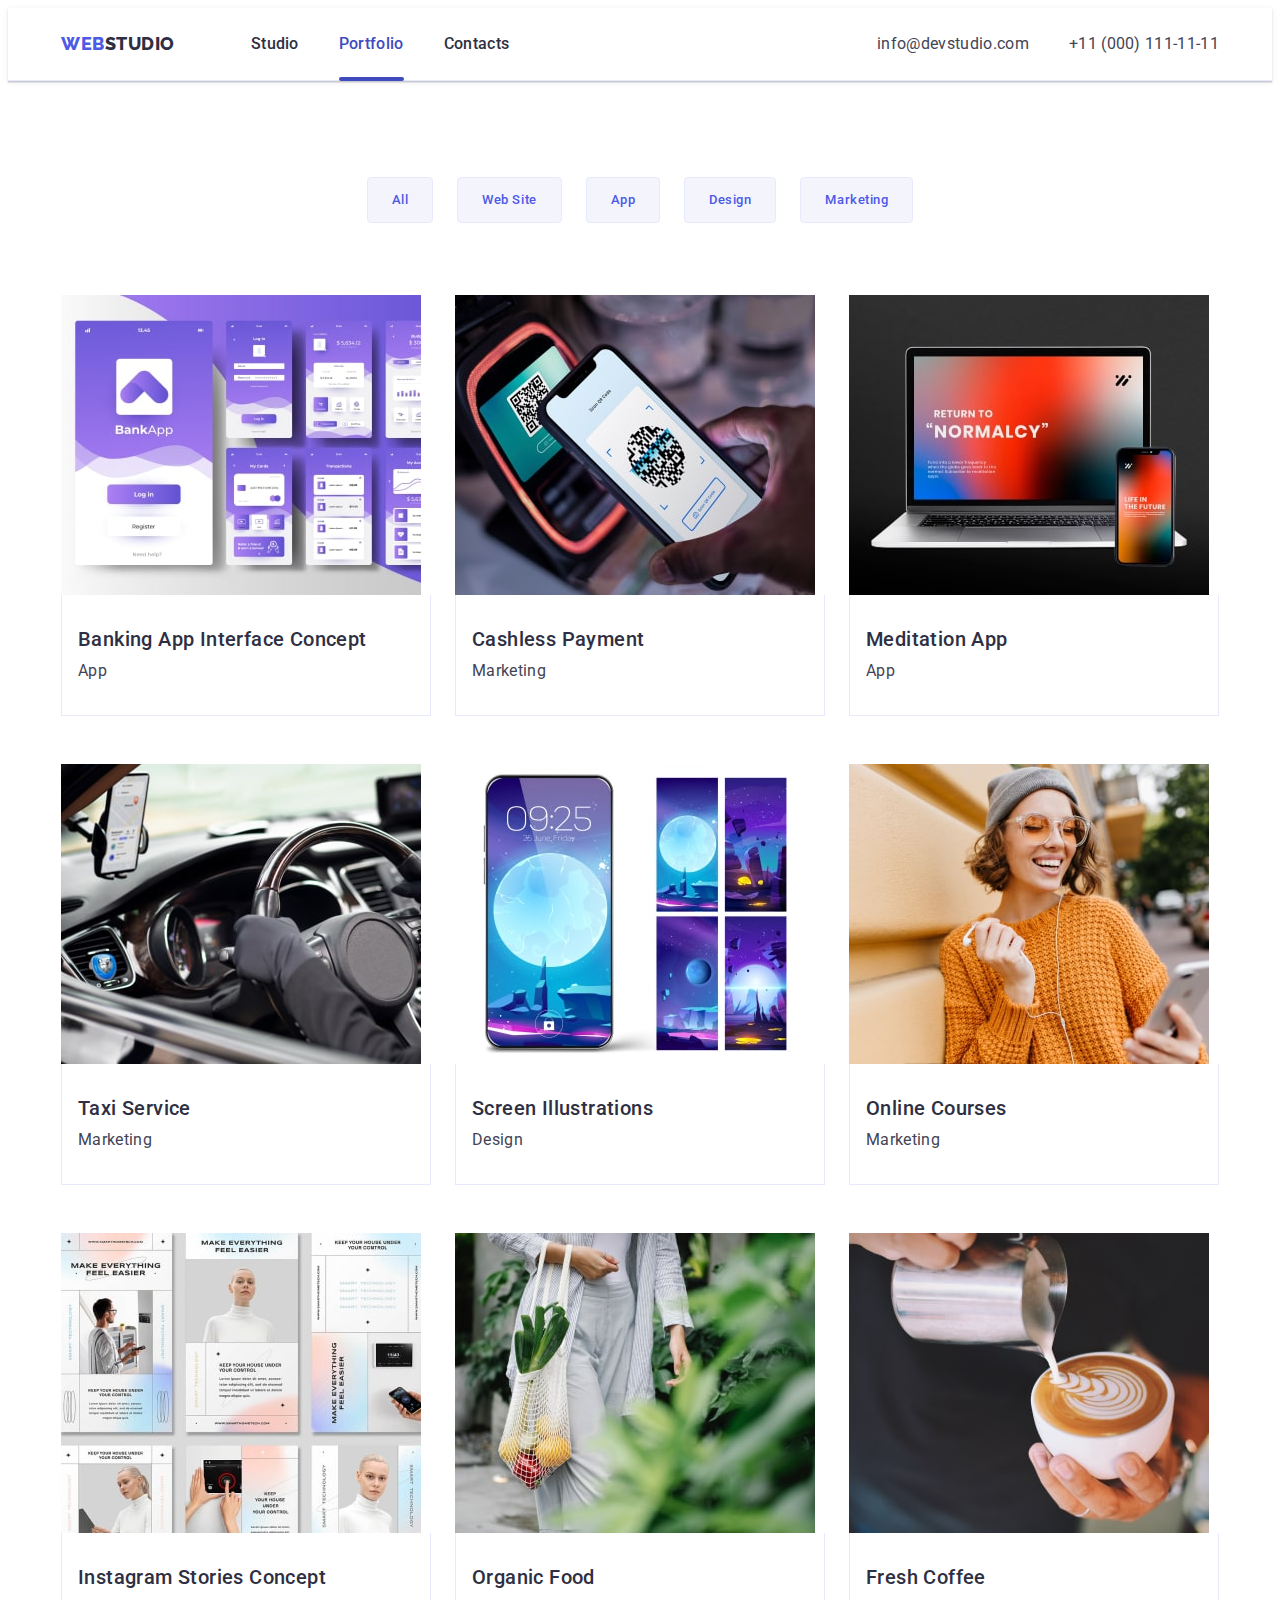
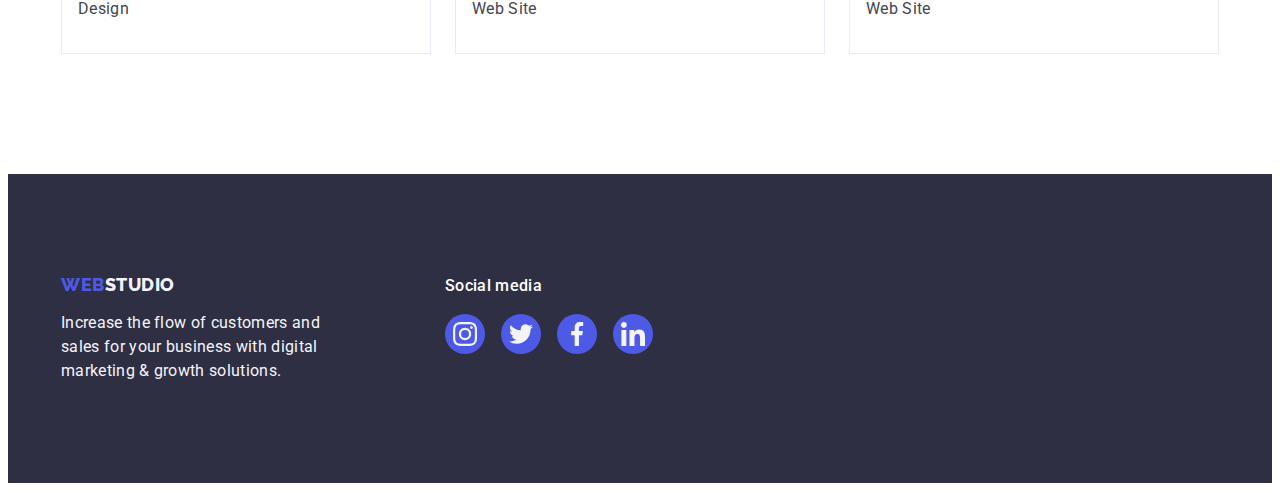
==== portfolio.html @ 5a225d8b "hw 5" ====
<!DOCTYPE html>
<html lang="en">
  <head>
    <meta charset="UTF-8" />
    <meta name="viewport" content="width=device-width, initial-scale=1.0" />
    <title>Portfolio</title>
    <link
      rel="stylesheet"
      href="https://cdnjs.cloudflare.com/ajax/libs/modern-normalize/2.0.0/modern-normalize.min.css"
      integrity="sha512-4xo8blKMVCiXpTaLzQSLSw3KFOVPWhm/TRtuPVc4WG6kUgjH6J03IBuG7JZPkcWMxJ5huwaBpOpnwYElP/m6wg=="
      crossorigin="anonymous"
      referrerpolicy="no-referrer"
    />
    <link rel="preconnect" href="https://fonts.googleapis.com" />
    <link rel="preconnect" href="https://fonts.gstatic.com" crossorigin />
    <link
      href="https://fonts.googleapis.com/css2?family=Raleway:wght@800&family=Roboto:wght@400;500;700&display=swap"
      rel="stylesheet"
    />
    <link rel="stylesheet" href="./css/styles.css" />
  </head>
  <body>
    <header class="header">
      <div class="container header-container">
        <nav class="header-navigation">
          <a class="header-logo link" href="./index.html"
            >Web<span class="span-logo">Studio</span></a
          >
          <ul class="header-list list">
            <li class="header-item">
              <a class="header-link link" href="./index.html">Studio</a>
            </li>
            <li class="header-item">
              <a class="header-link link current" href="./portfolio.html"
                >Portfolio</a
              >
            </li>
            <li class="header-item">
              <a class="header-link link" href="">Contacts</a>
            </li>
          </ul>
        </nav>
        <address class="header-address">
          <ul class="header-address-list list">
            <li class="header-address-item">
              <a
                class="header-address-link link"
                href="mailto:info@devstudio.com"
                >info@devstudio.com</a
              >
            </li>
            <li class="header-address-item">
              <a class="header-address-link link" href="tel:+110001111111"
                >+11 (000) 111-11-11</a
              >
            </li>
          </ul>
        </address>
      </div>
    </header>
    <main>
      <section class="potfolio">
        <div class="container">
          <h1 class="portfolio-title visually-hidden">Portfolio</h1>
          <ul class="potfolio-list list">
            <li class="potfolio-item">
              <button class="portfolio-btn" type="button">All</button>
            </li>
            <li class="potfolio-item">
              <button class="portfolio-btn" type="button">Web Site</button>
            </li>
            <li class="potfolio-item">
              <button class="portfolio-btn" type="button">App</button>
            </li>
            <li class="potfolio-item">
              <button class="portfolio-btn" type="button">Design</button>
            </li>
            <li class="potfolio-item">
              <button class="portfolio-btn" type="button">Marketing</button>
            </li>
          </ul>
          <ul class="works-list list">
            <li class="works-item">
              <a class="works-link link" href="#"
                ><div class="works-img-container">
                  <img
                    class="works-img"
                    src="./images/banking.jpg"
                    alt="banking app"
                    width="360"
                    height="300"
                  />
                  <p class="works-cover-text">
                    14 Stylish and User-Friendly App Design Concepts · Task
                    Manager App · Calorie Tracker App · Exotic Fruit Ecommerce
                    App · Cloud Storage App
                  </p>
                </div>
                <div class="works-item-container">
                  <h2 class="works-title">Banking App Interface Concept</h2>
                  <p class="works-text">App</p>
                </div>
              </a>
            </li>
            <li class="works-item">
              <a class="works-link link" href="#"
                ><div class="works-img-container">
                  <img
                    class="works-img"
                    src="./images/cashless.jpg"
                    alt="cashless payment"
                    width="360"
                    height="300"
                  />
                  <p class="works-cover-text">
                    14 Stylish and User-Friendly App Design Concepts · Task
                    Manager App · Calorie Tracker App · Exotic Fruit Ecommerce
                    App · Cloud Storage App
                  </p>
                </div>
                <div class="works-item-container">
                  <h2 class="works-title">Cashless Payment</h2>
                  <p class="works-text">Marketing</p>
                </div>
              </a>
            </li>
            <li class="works-item">
              <a class="works-link link" href="#"
                ><div class="works-img-container">
                  <img
                    class="works-img"
                    src="./images/meditation.jpg"
                    alt="meditation app"
                    width="360"
                    height="300"
                  />
                  <p class="works-cover-text">
                    14 Stylish and User-Friendly App Design Concepts · Task
                    Manager App · Calorie Tracker App · Exotic Fruit Ecommerce
                    App · Cloud Storage App
                  </p>
                </div>
                <div class="works-item-container">
                  <h2 class="works-title">Meditation App</h2>
                  <p class="works-text">App</p>
                </div>
              </a>
            </li>
            <li class="works-item">
              <a class="works-link link" href="#"
                ><div class="works-img-container">
                  <img
                    class="works-img"
                    src="./images/taxi.jpg"
                    alt="taxi service"
                    width="360"
                    height="300"
                  />
                  <p class="works-cover-text">
                    14 Stylish and User-Friendly App Design Concepts · Task
                    Manager App · Calorie Tracker App · Exotic Fruit Ecommerce
                    App · Cloud Storage App
                  </p>
                </div>
                <div class="works-item-container">
                  <h2 class="works-title">Taxi Service</h2>
                  <p class="works-text">Marketing</p>
                </div>
              </a>
            </li>
            <li class="works-item">
              <a class="works-link link" href="#"
                ><div class="works-img-container">
                  <img
                    class="works-img"
                    src="./images/screen.jpg"
                    alt="screen illustrations"
                    width="360"
                    height="300"
                  />
                  <p class="works-cover-text">
                    14 Stylish and User-Friendly App Design Concepts · Task
                    Manager App · Calorie Tracker App · Exotic Fruit Ecommerce
                    App · Cloud Storage App
                  </p>
                </div>
                <div class="works-item-container">
                  <h2 class="works-title">Screen Illustrations</h2>
                  <p class="works-text">Design</p>
                </div>
              </a>
            </li>
            <li class="works-item">
              <a class="works-link link" href="#"
                ><div class="works-img-container">
                  <img
                    class="works-img"
                    src="./images/courses.jpg"
                    alt="online courses"
                    width="360"
                    height="300"
                  />
                  <p class="works-cover-text">
                    14 Stylish and User-Friendly App Design Concepts · Task
                    Manager App · Calorie Tracker App · Exotic Fruit Ecommerce
                    App · Cloud Storage App
                  </p>
                </div>
                <div class="works-item-container">
                  <h2 class="works-title">Online Courses</h2>
                  <p class="works-text">Marketing</p>
                </div>
              </a>
            </li>
            <li class="works-item">
              <a class="works-link link" href="#"
                ><div class="works-img-container">
                  <img
                    class="works-img"
                    src="./images/stories.jpg"
                    alt="instagram stories"
                    width="360"
                    height="300"
                  />
                  <p class="works-cover-text">
                    14 Stylish and User-Friendly App Design Concepts · Task
                    Manager App · Calorie Tracker App · Exotic Fruit Ecommerce
                    App · Cloud Storage App
                  </p>
                </div>
                <div class="works-item-container">
                  <h2 class="works-title">Instagram Stories Concept</h2>
                  <p class="works-text">Design</p>
                </div>
              </a>
            </li>
            <li class="works-item">
              <a class="works-link link" href="#"
                ><div class="works-img-container">
                  <img
                    class="works-img"
                    src="./images/food.jpg"
                    alt="organic food"
                    width="360"
                    height="300"
                  />
                  <p class="works-cover-text">
                    14 Stylish and User-Friendly App Design Concepts · Task
                    Manager App · Calorie Tracker App · Exotic Fruit Ecommerce
                    App · Cloud Storage App
                  </p>
                </div>
                <div class="works-item-container">
                  <h2 class="works-title">Organic Food</h2>
                  <p class="works-text">Web Site</p>
                </div>
              </a>
            </li>
            <li class="works-item">
              <a class="works-link link" href="#"
                ><div class="works-img-container">
                  <img
                    class="works-img"
                    src="./images/coffee.jpg"
                    alt="fresh coffee"
                    width="360"
                    height="300"
                  />
                  <p class="works-cover-text">
                    14 Stylish and User-Friendly App Design Concepts · Task
                    Manager App · Calorie Tracker App · Exotic Fruit Ecommerce
                    App · Cloud Storage App
                  </p>
                </div>
                <div class="works-item-container">
                  <h2 class="works-title">Fresh Coffee</h2>
                  <p class="works-text">Web Site</p>
                </div>
              </a>
            </li>
          </ul>
        </div>
      </section>
    </main>
    <footer class="footer">
      <div class="container footer-container">
        <div class="footer-logo-container">
          <a class="footer-logo link" href="./index.html"
            >Web<span class="footer-span-logo">Studio</span></a
          >
          <p class="footer-text">
            Increase the flow of customers and sales for your business with
            digital marketing & growth solutions.
          </p>
        </div>
        <div class="footer-socials">
          <p class="footer-socials-title">Social media</p>
          <ul class="footer-socials-list list">
            <li class="footer-socials-item">
              <a href="" class="footer-socials-link">
                <svg class="footer-socials-icon" width="24" height="24">
                  <use href="./images/icons.svg#icon-instagram"></use>
                </svg>
              </a>
            </li>
            <li class="footer-socials-item">
              <a href="" class="footer-socials-link">
                <svg class="footer-socials-icon" width="24" height="24">
                  <use href="./images/icons.svg#icon-twitter"></use>
                </svg>
              </a>
            </li>
            <li class="footer-socials-item">
              <a href="" class="footer-socials-link">
                <svg class="footer-socials-icon" width="24" height="24">
                  <use href="./images/icons.svg#icon-facebook"></use>
                </svg>
              </a>
            </li>
            <li class="footer-socials-item">
              <a href="" class="footer-socials-link">
                <svg class="footer-socials-icon" width="24" height="24">
                  <use href="./images/icons.svg#icon-linkedin"></use>
                </svg>
              </a>
            </li>
          </ul>
        </div>
      </div>
    </footer>
  </body>
</html>
---- css/styles.css ----
:root {
  --basic-color: #2e2f42;
  --secondary-color: #f4f4fd;
  --text-color: #434455;
  --btn-color: #4d5ae5;
  --hover-color: #404bbf;
  --border-color: #e7e9fc;
  --white-color: #fff;
}

body {
  font-family: Roboto, sans-serif;
  color: var(--text-color);
  background: var(--white-color);
}

.visually-hidden {
  position: absolute;
  width: 1px;
  height: 1px;
  margin: -1px;
  border: 0;
  padding: 0;
  white-space: nowrap;
  clip-path: inset(100%);
  clip: rect(0 0 0 0);
  overflow: hidden;
}

p,
h1,
h2,
h3,
h4,
h5,
h6 {
  margin-top: 0;
  margin-bottom: 0;
}

ul,
ol {
  margin-top: 0;
  margin-bottom: 0;
  padding-left: 0;
}

img {
  display: block;
  max-width: 100%;
  height: auto;
}

.link {
  text-decoration: none;
}

.list {
  list-style-type: none;
}

.container {
  width: 100%;
  max-width: 1158px;
  padding-left: 15px;
  padding-right: 15px;
  margin: 0 auto;
}

/* Header */

.header {
  border-bottom: 1px solid var(--border-color);
  box-shadow: 0px 1px 6px 0px rgba(46, 47, 66, 0.08),
    0px 1px 1px 0px rgba(46, 47, 66, 0.16),
    0px 2px 1px 0px rgba(46, 47, 66, 0.08);
}

.header-container {
  display: flex;
}

.header-navigation {
  display: flex;
  align-items: center;
}

.header-logo {
  color: var(--btn-color);
  font-size: 18px;
  font-family: Raleway, sans-serif;
  font-weight: 800;
  line-height: 1.17;
  letter-spacing: 0.03em;
  text-transform: uppercase;
  margin-right: 76px;
  padding-top: 24px;
  padding-bottom: 24px;
}

.span-logo {
  color: var(--basic-color);
}

.header-list {
  display: flex;
  gap: 40px;
}

.header-link {
  color: var(--basic-color);
  font-weight: 500;
  line-height: 1.5;
  letter-spacing: 0.02em;
  display: inline-block;
  padding-top: 24px;
  padding-bottom: 24px;
  transition: color 250ms cubic-bezier(0.4, 0, 0.2, 1);
}

.header-link:hover,
.header-link:focus {
  color: var(--hover-color);
}

.current {
  position: relative;
  color: var(--hover-color);
}

.current::after {
  content: "";
  position: absolute;
  bottom: 0;
  left: 0;
  width: 100%;
  height: 4px;
  background-color: var(--hover-color);
  border-radius: 2px;
  bottom: -1px;
}

.header-address {
  font-style: normal;
  margin-left: auto;
  display: flex;
  align-items: center;
}

.header-address-list {
  display: flex;
  gap: 40px;
}

.header-address-link {
  color: var(--text-color);
  line-height: 1.5;
  letter-spacing: 0.02em;
  display: inline-block;
  padding-top: 24px;
  padding-bottom: 24px;
  transition: color 250ms cubic-bezier(0.4, 0, 0.2, 1);
}

.header-address-link:hover,
.header-address-link:focus {
  color: var(--hover-color);
}

/* Main page  */

.content {
  padding-top: 188px;
  padding-bottom: 188px;
  max-width: 1440px;
  margin: 0 auto;
  background-color: var(--basic-color);
  background-image: linear-gradient(
      rgba(46, 47, 66, 0.7),
      rgba(46, 47, 66, 0.7)
    ),
    url(../images/people-office.jpg);
  background-size: cover, cover;
  background-position: center, center;
  background-repeat: no-repeat, no-repeat;
}

.content-title {
  color: var(--white-color);
  text-align: center;
  font-size: 56px;
  line-height: 1.07;
  letter-spacing: 0.02em;
  margin: 0 auto 48px;
  max-width: 496px;
}

.content-btn {
  color: var(--white-color);
  background-color: var(--btn-color);
  font-weight: 500;
  line-height: 1.5;
  letter-spacing: 0.04em;
  cursor: pointer;
  font-family: inherit;
  padding: 16px 32px;
  border-radius: 4px;
  border: none;
  display: block;
  margin: 0 auto;
  min-width: 169px;
  transition: background-color 250ms cubic-bezier(0.4, 0, 0.2, 1);
}

.content-btn:hover,
.content-btn:focus {
  background-color: var(--hover-color);
}

/* About */

.about {
  padding-top: 120px;
  padding-bottom: 120px;
}

.about-list {
  display: flex;
  gap: 24px;
}

.about-item {
  width: calc((100% - 24px * 3) / 4);
}

.about-icon-container {
  background-color: var(--secondary-color);
  height: 112px;
  margin-bottom: 8px;
  border-radius: 4px;
  display: flex;
  align-items: center;
  justify-content: center;
}

.about-item-title {
  color: var(--basic-color);
  font-size: 20px;
  font-weight: 500;
  line-height: 1.2;
  letter-spacing: 0.02em;
  margin-bottom: 8px;
}

.about-text {
  line-height: 1.5;
  letter-spacing: 0.02em;
}

/* Directions */

.directions {
  padding-bottom: 120px;
}

.directions-title {
  color: var(--basic-color);
  font-size: 36px;
  line-height: 1.11;
  letter-spacing: 0.02em;
  text-transform: capitalize;
  text-align: center;
  margin-bottom: 72px;
}

.directions-list {
  display: flex;
  gap: 24px;
}

.directions-item {
  width: calc(100% - 24px * 2) / 3;
}

/* Team */
.team {
  background-color: var(--secondary-color);
  padding-top: 120px;
  padding-bottom: 120px;
}

.team-title {
  color: var(--basic-color);
  font-size: 36px;
  line-height: 1.11;
  letter-spacing: 0.02em;
  text-transform: capitalize;
  text-align: center;
  margin-bottom: 72px;
}

.team-list {
  display: flex;
  gap: 24px;
}

.team-item {
  background-color: var(--white-color);
  border-radius: 0px 0px 4px 4px;
  width: calc(100% - 24px * 3) / 4;
  box-shadow: 0px 2px 1px 0px rgba(46, 47, 66, 0.08),
    0px 1px 1px 0px rgba(46, 47, 66, 0.16),
    0px 1px 6px 0px rgba(46, 47, 66, 0.08);
}

.team-item-container {
  padding: 32px 0px;
}

.team-item-title {
  color: var(--basic-color);
  font-size: 20px;
  font-weight: 500;
  line-height: 1.2;
  letter-spacing: 0.02em;
  text-align: center;
  margin-bottom: 8px;
}

.team-text {
  line-height: 1.5;
  letter-spacing: 0.02em;
  text-align: center;
  margin-bottom: 8px;
}

.team-socials-list {
  display: flex;
  gap: 24px;
  justify-content: center;
  align-items: center;
}

.team-socials-container {
  width: 40px;
  height: 40px;
  background-color: var(--btn-color);
  border-radius: 50%;
  display: flex;
  align-items: center;
  justify-content: center;
}

.team-socials-item {
  width: 40px;
  height: 40px;
}

.team-socials-link {
  width: 100%;
  height: 100%;
  background-color: var(--btn-color);
  border-radius: 50%;
  display: flex;
  align-items: center;
  justify-content: center;
  transition: background-color 250ms cubic-bezier(0.4, 0, 0.2, 1);
}

.team-socials-link:hover,
.team-socials-link:focus {
  background-color: var(--hover-color);
}

.team-socials-icon {
  fill: var(--secondary-color);
}

/* Customers */
.customers {
  padding-top: 120px;
  padding-bottom: 120px;
}
.customers-title {
  color: var(--basic-color);
  font-size: 36px;
  line-height: 1.11;
  letter-spacing: 0.02em;
  text-transform: capitalize;
  text-align: center;
  margin-bottom: 72px;
}

.customers-list {
  display: flex;
  gap: 24px;
}
.customers-item {
  width: 168px;
  height: 88px;
}

.customers-link {
  width: 100%;
  height: 100%;
  color: #8e8f99;
  border-radius: 4px;
  border: 1px solid #8e8f99;
  display: flex;
  align-items: center;
  justify-content: center;
  transition: border-color 250ms cubic-bezier(0.4, 0, 0.2, 1),
    color 250ms cubic-bezier(0.4, 0, 0.2, 1);
}

.customers-link:hover,
.customers-link:focus {
  border: 1px solid var(--hover-color);
  color: var(--hover-color);
}

.customers-icon {
  fill: currentColor;
}

/* Footer */

.footer {
  background-color: var(--basic-color);
  padding-top: 100px;
  padding-bottom: 100px;
}

.footer-container {
  display: flex;
  align-items: baseline;
}

.footer-logo-container {
  margin-right: 120px;
}

.footer-logo {
  color: var(--btn-color);
  font-size: 18px;
  font-family: Raleway, sans-serif;
  font-weight: 800;
  line-height: 1.17;
  letter-spacing: 0.03em;
  text-transform: uppercase;
  display: inline-block;
  margin-bottom: 16px;
}

.footer-span-logo {
  color: var(--secondary-color);
}

.footer-text {
  color: var(--secondary-color);
  line-height: 1.5;
  letter-spacing: 0.02em;
  max-width: 264px;
}

.footer-socials-title {
  color: var(--white-color);
  font-weight: 500;
  line-height: 1.5;
  letter-spacing: 0.02em;
  margin-bottom: 16px;
}

.footer-socials-list {
  display: flex;
  gap: 16px;
}

.footer-socials-item {
  width: 40px;
  height: 40px;
}

.footer-socials-link {
  width: 100%;
  height: 100%;
  background-color: var(--btn-color);
  border-radius: 50%;
  display: flex;
  align-items: center;
  justify-content: center;
  transition: background-color 250ms cubic-bezier(0.4, 0, 0.2, 1);
}

.footer-socials-link:hover,
.footer-socials-link:focus {
  background-color: #31d0aa;
}

.footer-socials-icon {
  fill: var(--secondary-color);
}

/* Portfolio */

.potfolio {
  padding-top: 96px;
  padding-bottom: 120px;
}

.potfolio-list {
  display: flex;
  justify-content: center;
  gap: 24px;
  margin-bottom: 72px;
}

.portfolio-btn {
  color: var(--btn-color);
  background-color: var(--secondary-color);
  text-align: center;
  font-weight: 500;
  line-height: 1.5;
  letter-spacing: 0.04em;
  cursor: pointer;
  font-family: inherit;
  border: 1px solid var(--border-color);
  border-radius: 4px;
  padding: 12px 24px;
  transition: color 250ms cubic-bezier(0.4, 0, 0.2, 1),
    background-color 250ms cubic-bezier(0.4, 0, 0.2, 1),
    border-color 250ms cubic-bezier(0.4, 0, 0.2, 1),
    box-shadow 250ms cubic-bezier(0.4, 0, 0.2, 1);
}

.portfolio-btn:hover,
.portfolio-btn:focus {
  background-color: var(--hover-color);
  color: var(--white-color);
  border: 1px solid transparent;
  box-shadow: 0px 3px 1px rgba(0, 0, 0, 0.1), 0px 2px 1px rgba(0, 0, 0, 0.08),
    0px 2px 2px rgba(0, 0, 0, 0.12);
}

.works-list {
  display: flex;
  flex-wrap: wrap;
  gap: 48px 24px;
}

.works-item {
  width: calc((100% - 24px * 2) / 3);
  background-color: var(--white-color);
}

.works-link {
  display: block;
  transition: box-shadow 250ms cubic-bezier(0.4, 0, 0.2, 1);
}

.works-link:hover,
.works-link:focus {
  box-shadow: 0px 1px 6px rgba(46, 47, 66, 0.08),
    0px 1px 1px rgba(46, 47, 66, 0.16), 0px 2px 1px rgba(46, 47, 66, 0.08);
}

.works-img-container {
  position: relative;
  overflow: hidden;
}

.works-item:hover .works-cover-text {
  transform: translateY(0%);
}

.works-link:focus .works-cover-text {
  transform: translateY(0%);
}

.works-cover-text {
  position: absolute;
  top: 0;
  left: 0;
  line-height: 1.5;
  letter-spacing: 0.02em;
  color: var(--secondary-color);
  background-color: var(--btn-color);
  height: 100%;
  padding: 40px 32px;
  transform: translateY(100%);
  transition: transform 250ms cubic-bezier(0.4, 0, 0.2, 1);
}

.works-item-container {
  padding: 32px 16px;
  border: 1px solid var(--border-color);
  border-top: none;
}

.works-title {
  color: var(--basic-color);
  font-size: 20px;
  font-weight: 500;
  line-height: 1.2;
  letter-spacing: 0.02em;
  margin-bottom: 8px;
}

.works-text {
  color: var(--text-color);
  line-height: 1.5;
  letter-spacing: 0.02em;
}

/* Modal */

.backdrop {
  position: fixed;
  top: 0;
  width: 100%;
  height: 100%;
  background-color: rgba(46, 47, 66, 0.4);
  transition: opacity 250ms cubic-bezier(0.4, 0, 0.2, 1),
    visibility 250ms cubic-bezier(0.4, 0, 0.2, 1);
}

.backdrop.is-hidden .modal-container {
  transform: translate(-50%, -50%) scaleX(2);
}

.modal-container {
  width: 408px;
  min-height: 584px;
  background-color: #fcfcfc;
  border-radius: 4px;
  box-shadow: 0px 2px 1px 0px rgba(0, 0, 0, 0.2),
    0px 1px 3px 0px rgba(0, 0, 0, 0.12), 0px 1px 1px 0px rgba(0, 0, 0, 0.14);
  position: absolute;
  left: 50%;
  top: 50%;
  transform: translate(-50%, -50%);
  transition: transform 250ms cubic-bezier(0.4, 0, 0.2, 1);
}

.modal-close-btn {
  border: 1px rgba(0, 0, 0, 0.1);
  border: 1px solid rgba(0, 0, 0, 0.1);
  border-radius: 50%;
  background-color: var(--border-color);
  padding: 0;
  width: 24px;
  height: 24px;
  position: absolute;
  top: 24px;
  right: 24px;
  cursor: pointer;
  display: flex;
  align-items: center;
  justify-content: center;
  transition: background-color 250ms cubic-bezier(0.4, 0, 0.2, 1),
    border 250ms cubic-bezier(0.4, 0, 0.2, 1);
}

.modal-close-btn:hover,
.modal-close-btn:focus {
  background-color: var(--hover-color);
  border: none;
}

.modal-close-btn:hover .modal-icon,
.modal-close-btn:focus .modal-icon {
  fill: var(--white-color);
}

.modal-icon {
  fill: var(--basic-color);
  transition: fill 250ms cubic-bezier(0.4, 0, 0.2, 1);
}

.is-hidden {
  opacity: 0;
  visibility: hidden;
  pointer-events: none;
}
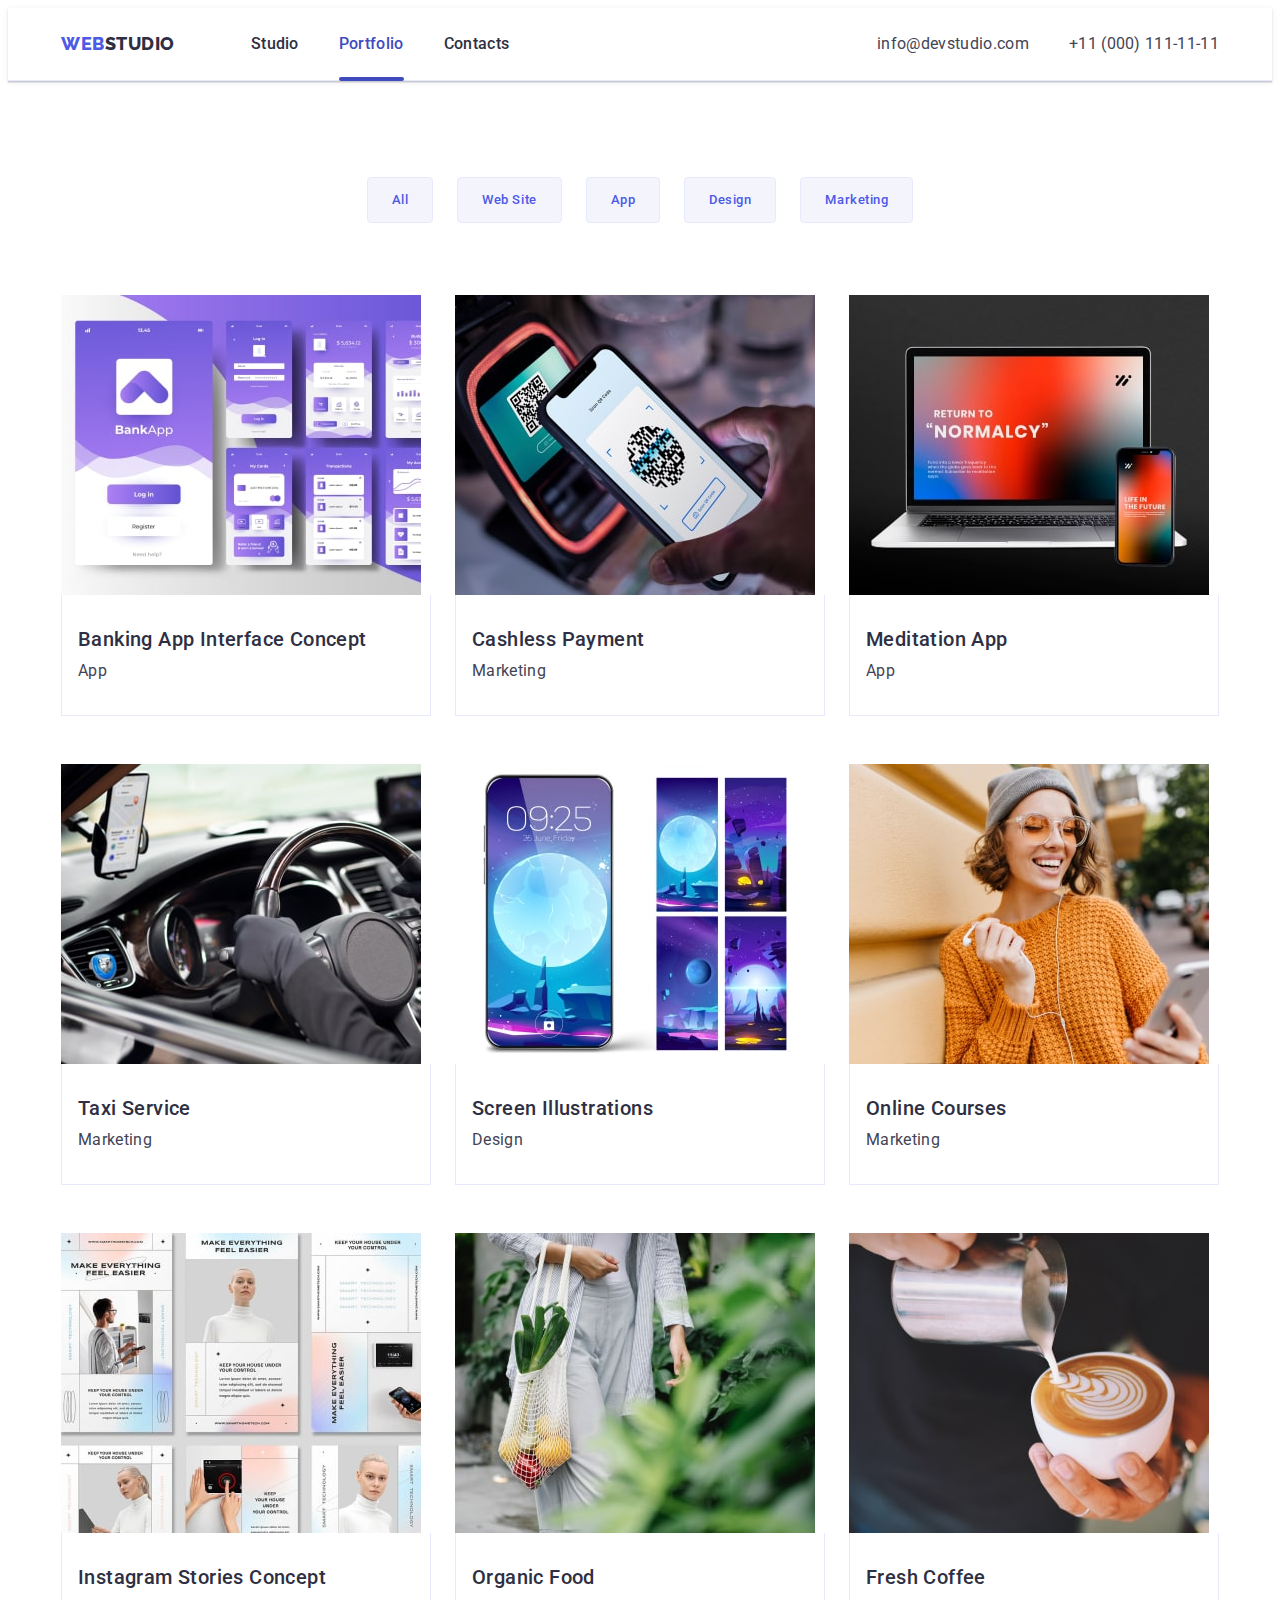
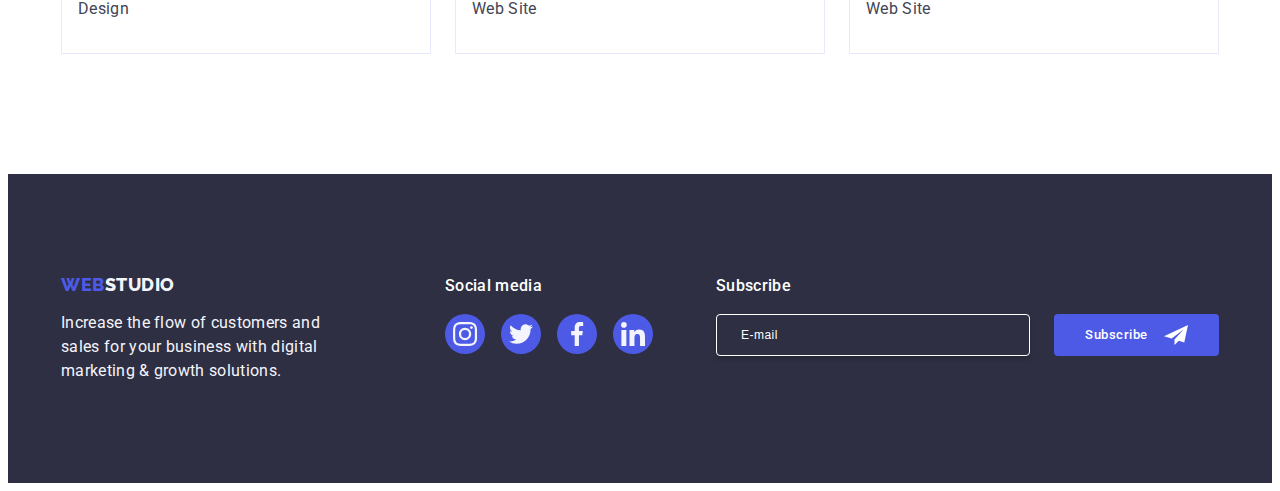
==== commit 5a33023d: "hw 5.1" ====
--- a/portfolio.html
+++ b/portfolio.html
@@ -326,6 +326,26 @@
             </li>
           </ul>
         </div>
+        <div class="footer-form-container">
+          <p class="footer-form-text">Subscribe</p>
+          <form class="footer-form">
+            <label for="footer-subscribe" class="footer-label"></label>
+            <input
+              type="email"
+              name="footer-subscribe"
+              class="footer-input"
+              id="footer-subscribe"
+              placeholder="E-mail"
+              required
+            />
+            <button type="submit" class="footer-form-btn">
+              Subscribe
+              <svg class="footer-form-icon" width="24" height="24">
+                <use href="./images/icons.svg#icon-telegram"></use>
+              </svg>
+            </button>
+          </form>
+        </div>
       </div>
     </footer>
   </body>
--- a/css/styles.css
+++ b/css/styles.css
@@ -501,6 +501,70 @@
   fill: var(--secondary-color);
 }
 
+.footer-form-container {
+  margin-left: auto;
+}
+
+.footer-form {
+  display: flex;
+}
+
+.footer-form-text {
+  color: var(--white-color);
+  font-weight: 500;
+  line-height: 1.5;
+  letter-spacing: 0.02em;
+  margin-bottom: 16px;
+}
+
+.footer-input {
+  width: 264px;
+  height: 40px;
+  border-radius: 4px;
+  border: 1px solid var(--white-color);
+  box-shadow: 0px 4px 4px 0px rgba(0, 0, 0, 0.15);
+  background-color: transparent;
+  color: var(--white-color);
+  padding: 0 24px;
+  margin-right: 24px;
+  outline: transparent;
+}
+
+.footer-input::placeholder {
+color: var(--white-color);
+font-size: 12px;
+line-height: 2;
+letter-spacing: 0.04em;
+}
+
+.footer-form-btn {
+min-width: 165px;
+font-family: inherit;
+font-weight: 500;
+line-height: 1.5;
+letter-spacing: 0.04em;
+border-radius: 4px;
+background: var(--btn-color);
+display: flex;
+align-items: center;
+justify-content: center;
+border: none;
+color: var(--white-color);
+cursor: pointer;
+padding: 8px 24px;
+transition: background-color 250ms cubic-bezier(0.4, 0, 0.2, 1);
+}
+
+.footer-form-btn:hover,
+.footer-form-btn:focus {
+  background-color: var(--hover-color);
+}
+
+.footer-form-icon {
+  margin-left: 16px;
+  fill: var(--white-color);
+}
+
 /* Portfolio */
 
 .potfolio {
@@ -640,10 +704,10 @@
   top: 50%;
   transform: translate(-50%, -50%);
   transition: transform 250ms cubic-bezier(0.4, 0, 0.2, 1);
+  padding: 24px;
 }
 
 .modal-close-btn {
-  border: 1px rgba(0, 0, 0, 0.1);
   border: 1px solid rgba(0, 0, 0, 0.1);
   border-radius: 50%;
   background-color: var(--border-color);
@@ -682,3 +746,155 @@
   visibility: hidden;
   pointer-events: none;
 }
+
+.modal-title {
+color: var(--basic-color);
+font-weight: 500;
+line-height: 1.5;
+letter-spacing: 0.02em;
+padding-top: 48px;
+text-align: center;
+margin-bottom: 16px;
+}
+
+.modal-form {
+  display: flex;
+  flex-direction: column;
+}
+
+.modal-field {
+  margin-bottom: 8px;
+}
+
+.input-wrap {
+  position: relative;
+}
+
+.modal-label {
+display: inline-block;
+color: #8E8F99;
+font-size: 12px;
+line-height: 1.17;
+letter-spacing: 0.04em;
+margin-bottom: 4px;
+}
+
+.modal-input {
+width: 100%;
+height: 40px;
+border-radius: 4px;
+border: 1px solid rgba(46, 47, 66, 0.40);
+padding: 0 16px 0 38px;
+background-color: transparent;
+outline: transparent;
+transition: border-color 250ms cubic-bezier(0.4, 0, 0.2, 1);
+}
+
+.modal-input:focus {
+border-color: var(--btn-color);
+}
+
+.modal-input:focus + .modal-input-icon {
+fill: var(--btn-color);
+}
+
+.modal-input-icon{
+  fill: var(--basic-color);
+  transition: fill 250ms cubic-bezier(0.4, 0, 0.2, 1);
+  position: absolute;
+  left: 16px;
+  top: 50%;
+  transform: translateY(-50%);
+}
+
+.modal-textarea {
+width: 100%;
+height: 120px;
+border-radius: 4px;
+border: 1px solid  rgba(46, 47, 66, 0.40);
+padding: 8px 16px;
+background-color: transparent;
+outline: transparent;
+resize: none;
+transition: border-color 250ms cubic-bezier(0.4, 0, 0.2, 1);
+}
+
+.modal-textarea::placeholder {
+color: rgba(46, 47, 66, 0.40);
+font-size: 12px;
+line-height: 1.17;
+letter-spacing: 0.04em;
+}
+
+.modal-textarea:focus {
+border-color: var(--btn-color);
+}
+
+.modal-field-textarea {
+  margin-bottom: 16px;
+}
+
+.modal-field-checkbox {
+  margin-bottom: 24px;
+}
+
+.modal-label-checkbox {
+display: flex;
+align-items: center;
+color: #8E8F99;
+font-size: 12px;
+line-height: 1.17;
+letter-spacing: 0.04em;
+}
+
+.modal-checkbox-link {
+  color: var(--btn-color);
+  line-height: 1.33;
+}
+
+.modal-label-checkbox span{
+display: flex;
+align-items: center;
+justify-content: center;
+width: 16px;
+height: 16px;
+border-radius: 2px;
+border: 1px solid rgba(46, 47, 66, 0.40);
+margin-right: 8px;
+fill: transparent;
+transition: background-color 250ms cubic-bezier(0.4, 0, 0.2, 1), fill 250ms cubic-bezier(0.4, 0, 0.2, 1), border-color 250ms cubic-bezier(0.4, 0, 0.2, 1), border 250ms cubic-bezier(0.4, 0, 0.2, 1);
+}
+
+.modal-checkbox:checked + .modal-label-checkbox span {
+  background-color: var(--hover-color);
+  fill: var(--secondary-color);
+  border: none;
+}
+
+.modal-checkbox:focus + .modal-label-checkbox span {
+border-color: var(--btn-color);
+}
+
+.modal-form-btn {
+margin: 0 auto;
+width: 169px;
+border: none;
+border-radius: 4px;
+background-color: var(--btn-color);
+box-shadow: 0px 4px 4px 0px rgba(0, 0, 0, 0.15);
+padding: 16px 32px;
+cursor: pointer;
+font-family: inherit;
+text-align: center;
+font-size: 16px;
+font-weight: 500;
+line-height: 1.5;
+letter-spacing: 0.04em;
+color: var(--white-color);
+transition: background-color 250ms cubic-bezier(0.4, 0, 0.2, 1);
+}
+
+.modal-form-btn:hover,
+.modal-form-btn:focus { 
+background-color: var(--hover-color);
+}